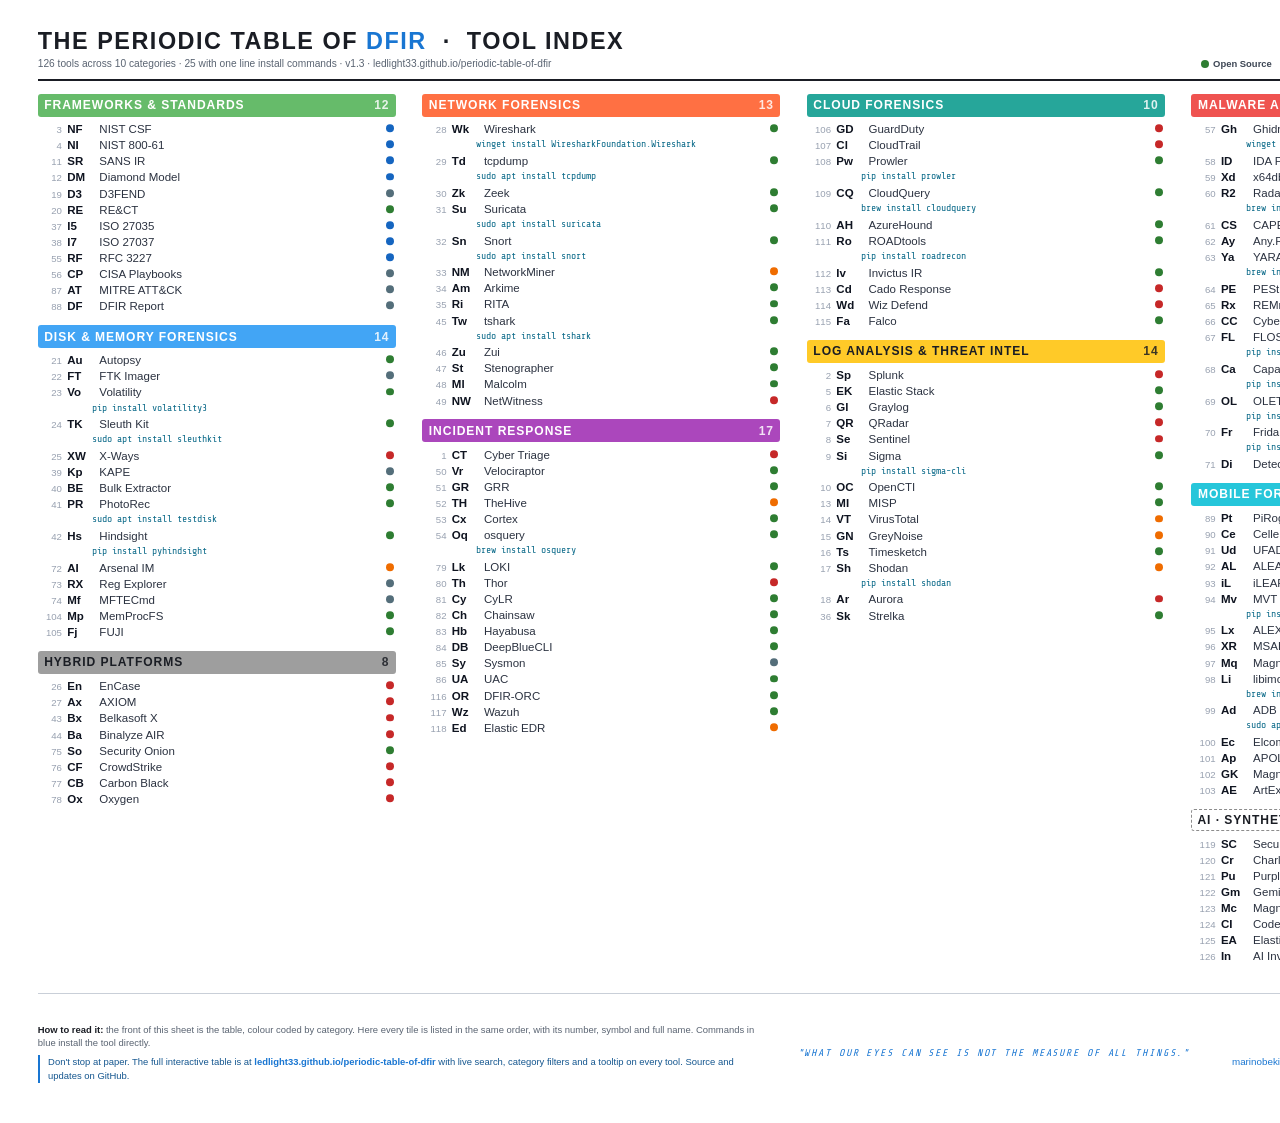
==== handout-back.html @ 696605b7 "Add print deliverables: A1 poster, A3 double sided handout, slide image, citation file with ORCID" ====
<!DOCTYPE html>
<html lang="en">
<head>
    <meta charset="UTF-8">
    <title>THE PERIODIC TABLE OF DFIR - Tool Index (handout reverse)</title>
    <link rel="preconnect" href="https://fonts.googleapis.com">
    <link rel="preconnect" href="https://fonts.gstatic.com" crossorigin>
    <!-- Share Tech Mono only. See the note in print.html: Google's Inter is a
         variable font and Chrome cannot embed it in a PDF. -->
    <link href="https://fonts.googleapis.com/css2?family=Share+Tech+Mono&display=swap" rel="stylesheet">
    <style>
    /* ============================================================
       REVERSE SIDE OF THE A3 HANDOUT
       Light ground on purpose: dense type reads better on white and
       double sided dark would soak the sheet with ink.
       Tools are grouped in the same category order as the table.
       ============================================================ */

    @page {
        size: A3 landscape;
        margin: 0;
    }

    * { margin: 0; padding: 0; box-sizing: border-box; }

    html, body {
        background: #ffffff;
        color: #1a1d24;
        font-family: 'Segoe UI', Arial, Helvetica, sans-serif;
        -webkit-print-color-adjust: exact;
        print-color-adjust: exact;
    }

    .sheet {
        width: 420mm;
        min-height: 297mm;
        padding: 8mm 10mm 5.5mm;
        display: flex;
        flex-direction: column;
    }

    /* ---- Header ---- */
    header {
        display: flex;
        align-items: flex-end;
        justify-content: space-between;
        border-bottom: 2px solid #1a1d24;
        padding-bottom: 2.5mm;
        margin-bottom: 3.5mm;
    }

    h1 {
        font-size: 6.2mm;
        font-weight: 800;
        letter-spacing: 0.4mm;
        text-transform: uppercase;
        line-height: 1;
    }

    h1 .accent { color: #1976d2; }

    .subtitle {
        font-size: 2.7mm;
        color: #5a6472;
        margin-top: 1.2mm;
        font-weight: 500;
    }

    /* License key sits in the header so the columns stay pure data */
    .lic-key {
        display: flex;
        gap: 4.5mm;
        font-size: 2.5mm;
        color: #3d4654;
        font-weight: 600;
    }

    .lic-key span { display: flex; align-items: center; gap: 1.2mm; }

    .dot {
        width: 2.1mm;
        height: 2.1mm;
        border-radius: 50%;
        flex-shrink: 0;
        display: inline-block;
    }

    /* ---- Four balanced columns of categories ---- */
    .index {
        column-count: 4;
        column-gap: 7mm;
        flex: 1;
    }

    .cat {
        break-inside: avoid;
        page-break-inside: avoid;
        margin-bottom: 2.7mm;
    }

    .cat-head {
        display: flex;
        align-items: center;
        gap: 1.6mm;
        font-size: 3.2mm;
        font-weight: 800;
        text-transform: uppercase;
        letter-spacing: 0.25mm;
        padding: 1.2mm 1.7mm;
        border-radius: 0.8mm;
        color: #fff;
        margin-bottom: 1.3mm;
    }

    /* The synthetic row is white on the front, so its bar needs an outline
       to exist at all on white paper. Dashed, same as the tiles. */
    .cat-head.synthetic {
        border: 0.4mm dashed rgba(0, 0, 0, 0.45);
        padding: 0.8mm 1.3mm;
    }

    .cat-head .count {
        margin-left: auto;
        font-weight: 600;
        opacity: 0.85;
    }

    /* Yellow and white category bars need dark text to stay legible */
    .cat-head.on-light { color: #1a1d24; }

    .tool {
        display: flex;
        align-items: baseline;
        gap: 1.4mm;
        font-size: 3.05mm;
        line-height: 1.33;
        padding: 0.1mm 0.6mm;
    }

    .tool .num {
        min-width: 5.8mm;
        color: #98a1b0;
        font-size: 2.55mm;
        font-variant-numeric: tabular-nums;
        text-align: right;
    }

    .tool .sym {
        min-width: 7.1mm;
        font-weight: 800;
        color: #0f1420;
    }

    .tool .nm { flex: 1; color: #2b3240; }

    .tool .dot { margin-left: 0.8mm; transform: translateY(-0.2mm); }

    /* Install command hangs under its tool */
    .cmd {
        font-family: 'Share Tech Mono', Consolas, monospace;
        font-size: 2.6mm;
        color: #0d6b8a;
        margin: 0.1mm 0 0.8mm 14.3mm;
        line-height: 1.25;
        word-break: break-all;
    }

    /* ---- Footer ---- */
    footer {
        display: flex;
        align-items: center;
        justify-content: space-between;
        gap: 6mm;
        border-top: 1.5px solid #c9cfd8;
        padding-top: 2.5mm;
        margin-top: 3mm;
    }

    .foot-note {
        font-size: 2.5mm;
        color: #5a6472;
        line-height: 1.45;
        max-width: 190mm;
    }

    .foot-note strong { color: #1a1d24; }

    /* Invitation to the live version, set apart from the instructions */
    .cta {
        margin-top: 1.4mm;
        padding-left: 2.2mm;
        border-left: 0.7mm solid #1976d2;
        color: #14568f;
    }

    .cta strong { color: #1976d2; }

    .foot-quote {
        font-family: 'Share Tech Mono', Consolas, monospace;
        font-size: 2.6mm;
        letter-spacing: 0.5mm;
        color: #1976d2;
        font-style: italic;
        text-transform: uppercase;
        text-align: center;
        flex: 1;
    }

    .foot-credit {
        display: flex;
        align-items: center;
        gap: 3.5mm;
        text-align: right;
    }

    .foot-credit .who { font-size: 4mm; font-weight: 800; }
    .foot-credit .links { font-size: 2.6mm; color: #1976d2; margin-top: 0.4mm; }
    .foot-credit img { width: 26mm; height: 26mm; }
    </style>
</head>
<body>
    <div class="sheet">
        <header>
            <div>
                <h1>The Periodic Table of <span class="accent">DFIR</span> &nbsp;&middot;&nbsp; Tool Index</h1>
                <p class="subtitle" id="subtitle"></p>
            </div>
            <div class="lic-key" id="licKey"></div>
        </header>

        <main class="index" id="index"></main>

        <footer>
            <div class="foot-note">
                <strong>How to read it:</strong> the front of this sheet is the table, colour coded by category.
                Here every tile is listed in the same order, with its number, symbol and full name.
                Commands in blue install the tool directly.
                <div class="cta">
                    Don't stop at paper. The full interactive table is at
                    <strong>ledlight33.github.io/periodic-table-of-dfir</strong>
                    with live search, category filters and a tooltip on every tool.
                    Source and updates on GitHub.
                </div>
            </div>
            <div class="foot-quote">"What our eyes can see is not the measure of all things."</div>
            <div class="foot-credit">
                <div>
                    <div class="who">Marino Bekios</div>
                    <div class="links">marinobekios.com &nbsp;&middot;&nbsp; linkedin.com/in/marbekios</div>
                </div>
                <img src="assets/qr-linkedin.png" alt="LinkedIn QR code">
            </div>
        </footer>
    </div>

    <!-- Data comes from the same source the table uses, so this sheet can never drift -->
    <script src="script.js"></script>
    <script>
    (function () {
        // Print friendly license colours. The table's own palette is tuned for a
        // dark ground (open source is white there) and would vanish on paper.
        const LIC_PRINT = {
            os:  { label: 'Open Source', color: '#2e7d32' },
            fr:  { label: 'Free',        color: '#546e7a' },
            fm:  { label: 'Freemium',    color: '#ef6c00' },
            cm:  { label: 'Commercial',  color: '#c62828' },
            std: { label: 'Standard',    color: '#1565c0' }
        };
        // Categories whose bar colour is too light for white lettering
        const LIGHT_BARS = new Set(['logti', 'ai', 'hybrid']);

        const esc = s => String(s).replace(/[&<>]/g, c => ({ '&': '&amp;', '<': '&lt;', '>': '&gt;' }[c]));

        document.getElementById('licKey').innerHTML = Object.values(LIC_PRINT)
            .map(l => `<span><i class="dot" style="background:${l.color}"></i>${l.label}</span>`)
            .join('');

        const index = document.getElementById('index');
        let total = 0, withCmd = 0;

        Object.entries(CATEGORIES).forEach(([key, cat]) => {
            const tools = ELEMENTS.filter(e => e.cat === key).sort((a, b) => a.n - b.n);
            if (!tools.length) return;
            total += tools.length;

            const block = document.createElement('section');
            block.className = 'cat';
            block.innerHTML =
                `<div class="cat-head${LIGHT_BARS.has(key) ? ' on-light' : ''}${key === 'ai' ? ' synthetic' : ''}" style="background:${cat.color}">` +
                    `${esc(cat.name)}<span class="count">${tools.length}</span>` +
                `</div>` +
                tools.map(t => {
                    if (t.install) withCmd++;
                    const lic = LIC_PRINT[t.l];
                    return `<div class="tool">` +
                               `<span class="num">${t.n}</span>` +
                               `<span class="sym">${esc(t.s)}</span>` +
                               `<span class="nm">${esc(t.name)}</span>` +
                               `<i class="dot" style="background:${lic.color}" title="${lic.label}"></i>` +
                           `</div>` +
                           (t.install ? `<div class="cmd">${esc(t.install)}</div>` : '');
                }).join('');
            index.appendChild(block);
        });

        document.getElementById('subtitle').textContent =
            `${total} tools across ${Object.keys(CATEGORIES).length} categories  ·  ` +
            `${withCmd} with one line install commands  ·  v1.3  ·  ledlight33.github.io/periodic-table-of-dfir`;
    })();
    </script>
</body>
</html>
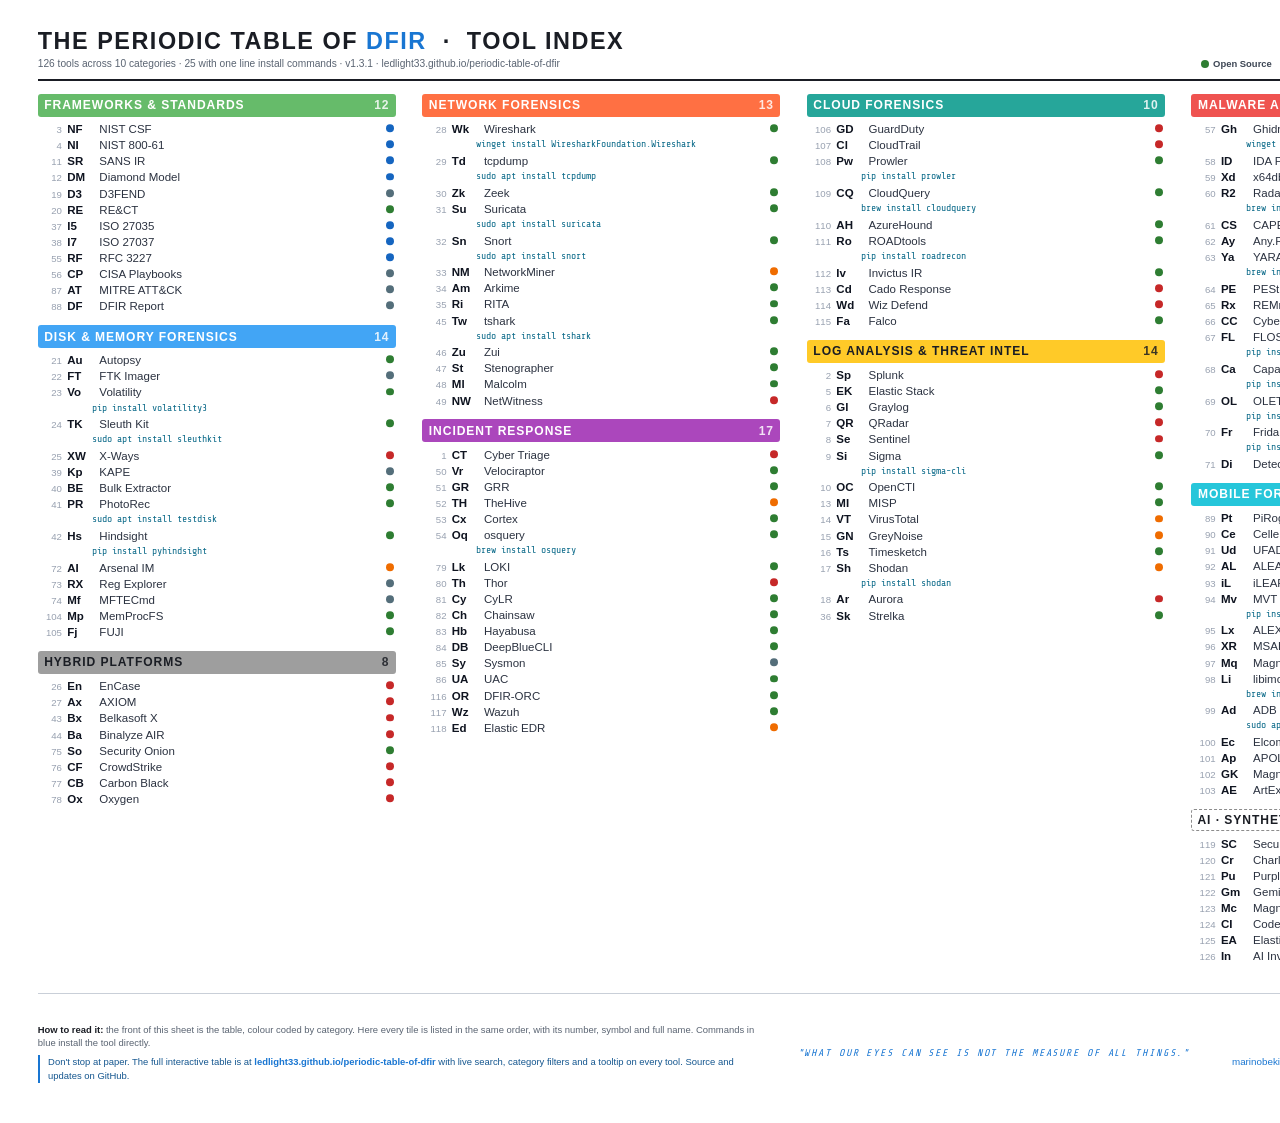
==== commit 1b0dca11: "v1.3.1 - print editions, laptop tile sizing fix, embeddable print fonts, citation file" ====
--- a/handout-back.html
+++ b/handout-back.html
@@ -305,7 +305,7 @@
 
         document.getElementById('subtitle').textContent =
             `${total} tools across ${Object.keys(CATEGORIES).length} categories  ·  ` +
-            `${withCmd} with one line install commands  ·  v1.3  ·  ledlight33.github.io/periodic-table-of-dfir`;
+            `${withCmd} with one line install commands  ·  v1.3.1  ·  ledlight33.github.io/periodic-table-of-dfir`;
     })();
     </script>
 </body>
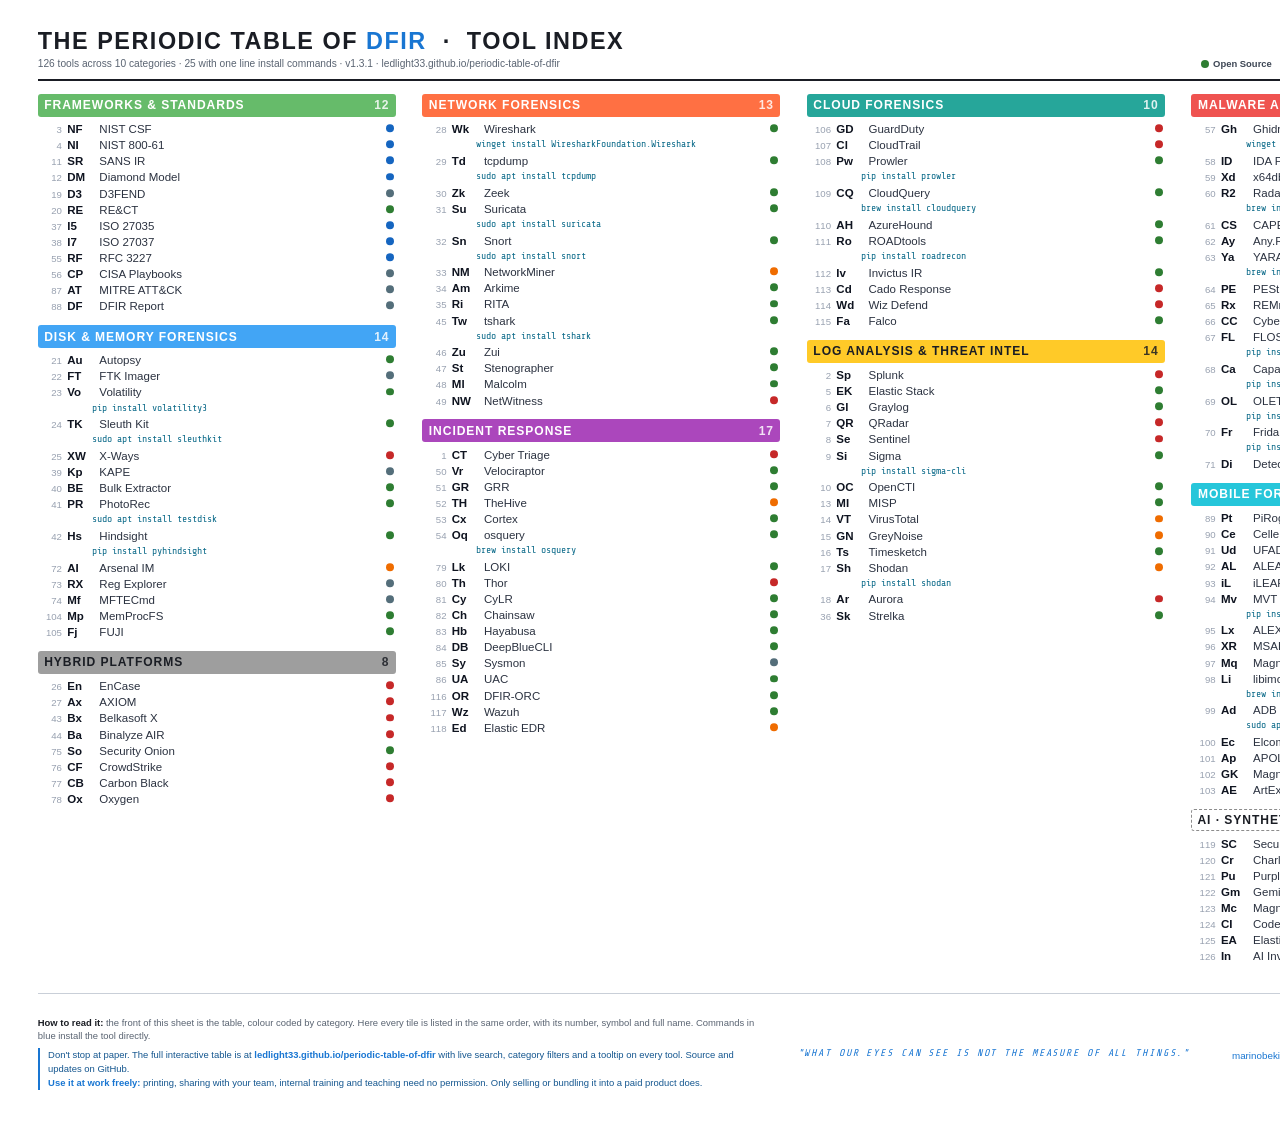
==== commit f51f364c: "Clarifications, add DOI to poster and handout" ====
--- a/handout-back.html
+++ b/handout-back.html
@@ -215,6 +215,7 @@
 
     .foot-credit .who { font-size: 4mm; font-weight: 800; }
     .foot-credit .links { font-size: 2.6mm; color: #1976d2; margin-top: 0.4mm; }
+    .foot-credit .doi   { font-size: 2.2mm; color: #6b7482; margin-top: 0.6mm; letter-spacing: 0.1mm; }
     .foot-credit img { width: 26mm; height: 26mm; }
     </style>
 </head>
@@ -240,6 +241,9 @@
                     <strong>ledlight33.github.io/periodic-table-of-dfir</strong>
                     with live search, category filters and a tooltip on every tool.
                     Source and updates on GitHub.
+                    <br><strong>Use it at work freely:</strong> printing, sharing with your team, internal
+                    training and teaching need no permission. Only selling or bundling it into a paid
+                    product does.
                 </div>
             </div>
             <div class="foot-quote">"What our eyes can see is not the measure of all things."</div>
@@ -247,6 +251,7 @@
                 <div>
                     <div class="who">Marino Bekios</div>
                     <div class="links">marinobekios.com &nbsp;&middot;&nbsp; linkedin.com/in/marbekios</div>
+                    <div class="doi">doi.org/10.5281/zenodo.22667666</div>
                 </div>
                 <img src="assets/qr-linkedin.png" alt="LinkedIn QR code">
             </div>
